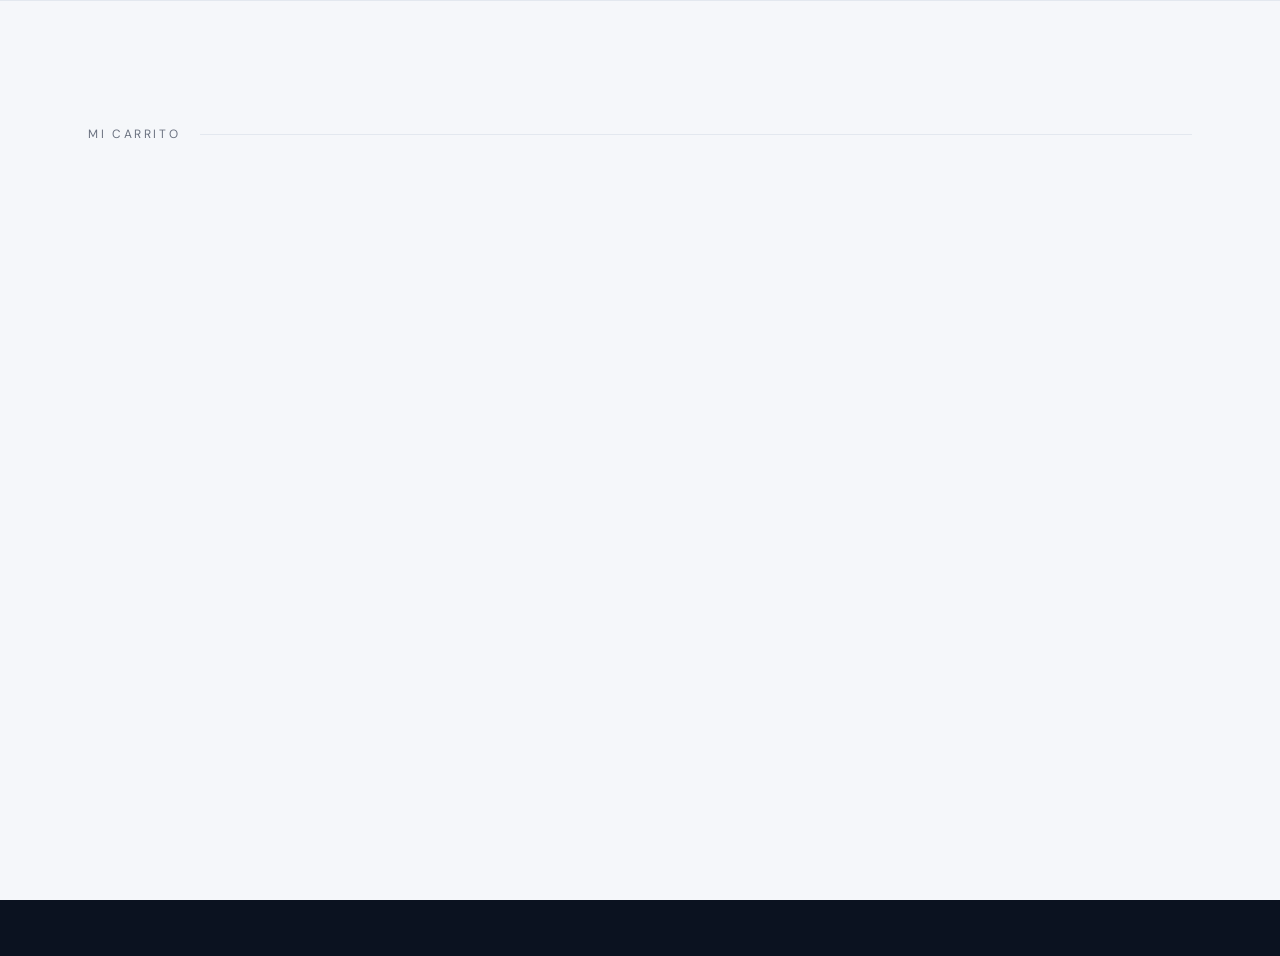
==== pages/cart/cart.html @ 7328238f "Etapa 1: estructura de carpetas y páginas HTML - Home en index.html, una carpeta por página dentro d" ====
<!DOCTYPE html>
<html lang="es">
<head>
  <meta charset="UTF-8" />
  <meta name="viewport" content="width=device-width, initial-scale=1.0" />
  <title>RODEX — Carrito</title>
  <link rel="preconnect" href="https://fonts.googleapis.com" />
  <link rel="preconnect" href="https://fonts.gstatic.com" crossorigin />
  <link href="https://fonts.googleapis.com/css2?family=DM+Sans:wght@300;400;500;700&family=Space+Grotesk:wght@500;600;700&display=swap" rel="stylesheet" />
  <link rel="stylesheet" href="../../css/styles.css" />
</head>
<body>

  <header class="header"></header>

  <main class="main">
    <section class="section">
      <div class="container">
        <h1 class="section__title">Mi carrito</h1>
        <!-- Contenido generado por cart.js según lo guardado en localStorage -->
        <div class="cart" id="carrito"></div>
      </div>
    </section>
  </main>

  <footer class="footer"></footer>

  <script type="module" src="./cart.js"></script>
</body>
</html>
---- css/styles.css ----
/* ==========================================================
   RODEX — Hoja de estilos
   - Mobile first: los estilos base son para pantallas chicas
     y con @media (min-width) se adaptan a pantallas grandes.
   - Nomenclatura BEM: bloque__elemento--modificador
   ========================================================== */

/* ---------- Variables ---------- */
:root {
  --color-fondo: #f5f7fa;
  --color-superficie: #ffffff;
  --color-oscuro: #0b1220;
  --color-borde: #e3e8ef;
  --color-borde-oscuro: #cbd5e1;
  --color-texto: #111827;
  --color-texto-suave: #6b7280;
  --color-acento: #2563eb;
  --color-acento-hover: #3b82f6;
  --color-error: #dc2626;

  --fuente-titulos: 'Space Grotesk', sans-serif;
  --fuente-texto: 'DM Sans', sans-serif;

  --alto-navbar: 64px;
  --radio: 6px;
  --ancho-max: 1200px;
  --padding-x: 20px;
}

/* ---------- Reset y modelo de caja ---------- */
* {
  margin: 0;
  padding: 0;
  box-sizing: border-box;
}

body {
  font-family: var(--fuente-texto);
  background-color: var(--color-fondo);
  color: var(--color-texto);
  line-height: 1.6;
}

h1,
h2,
h3 {
  font-family: var(--fuente-titulos);
  line-height: 1.15;
}

a {
  color: inherit;
  text-decoration: none;
}

img {
  display: block;
  max-width: 100%;
}

button {
  font-family: var(--fuente-texto);
  cursor: pointer;
}

/* ---------- Layout general ---------- */
.main {
  padding-top: var(--alto-navbar);
  min-height: 100vh;
}

.container {
  max-width: var(--ancho-max);
  margin: 0 auto;
  padding: 0 var(--padding-x);
}

.section {
  padding: 56px 0;
}

.section__title {
  display: flex;
  align-items: center;
  gap: 20px;
  margin-bottom: 32px;
  font-family: var(--fuente-texto);
  font-size: 12px;
  font-weight: 400;
  letter-spacing: 0.22em;
  text-transform: uppercase;
  color: var(--color-texto-suave);
}

/* línea decorativa a la derecha del título */
.section__title::after {
  content: '';
  flex: 1;
  height: 1px;
  background-color: var(--color-borde);
}

/* ---------- Botón genérico ---------- */
.button {
  display: inline-block;
  padding: 14px 32px;
  border: 1px solid var(--color-acento);
  border-radius: var(--radio);
  background-color: var(--color-acento);
  color: var(--color-superficie);
  font-size: 12px;
  font-weight: 500;
  letter-spacing: 0.16em;
  text-transform: uppercase;
  text-align: center;
  transition: background-color 0.2s, color 0.2s, border-color 0.2s;
}

.button:hover {
  background-color: var(--color-acento-hover);
  border-color: var(--color-acento-hover);
}

.button--ghost {
  background-color: transparent;
  border-color: var(--color-borde-oscuro);
  color: var(--color-texto-suave);
}

.button--ghost:hover {
  background-color: transparent;
  border-color: var(--color-error);
  color: var(--color-error);
}

/* ==========================================================
   NAVBAR (bloque: navbar)
   ========================================================== */
.header {
  position: fixed;
  top: 0;
  left: 0;
  right: 0;
  z-index: 100;
  background-color: var(--color-fondo);
  border-bottom: 1px solid var(--color-borde);
}

.navbar {
  display: flex;
  flex-wrap: wrap;
  align-items: center;
  justify-content: space-between;
  gap: 16px;
  min-height: var(--alto-navbar);
  padding: 0 var(--padding-x);
}

.navbar__brand {
  display: flex;
  align-items: center;
  gap: 10px;
}

.navbar__logo {
  width: 30px;
  height: 30px;
}

.navbar__name {
  font-family: var(--fuente-titulos);
  font-size: 16px;
  font-weight: 700;
  letter-spacing: 0.3em;
  text-transform: uppercase;
}

.navbar__actions {
  display: flex;
  align-items: center;
  gap: 14px;
}

.navbar__cart {
  position: relative;
  display: flex;
  color: var(--color-texto-suave);
  transition: color 0.2s;
}

.navbar__cart:hover {
  color: var(--color-acento);
}

.navbar__badge {
  position: absolute;
  top: -6px;
  right: -8px;
  min-width: 16px;
  height: 16px;
  padding: 0 4px;
  border-radius: 8px;
  background-color: var(--color-acento);
  color: var(--color-superficie);
  font-size: 10px;
  font-weight: 700;
  line-height: 16px;
  text-align: center;
}

.navbar__button {
  padding: 8px 14px;
  border: 1px solid var(--color-borde-oscuro);
  border-radius: var(--radio);
  background-color: transparent;
  color: var(--color-texto-suave);
  font-size: 11px;
  letter-spacing: 0.1em;
  text-transform: uppercase;
  white-space: nowrap;
  transition: background-color 0.2s, color 0.2s, border-color 0.2s;
}

.navbar__button:hover {
  background-color: var(--color-acento);
  border-color: var(--color-acento);
  color: var(--color-superficie);
}

.navbar__user {
  display: none;
  font-size: 12px;
  color: var(--color-texto-suave);
}

/* Botón hamburguesa (solo mobile) */
.navbar__toggle {
  display: flex;
  flex-direction: column;
  gap: 5px;
  padding: 6px;
  border: none;
  background: none;
}

.navbar__toggle-line {
  display: block;
  width: 22px;
  height: 2px;
  background-color: var(--color-texto);
}

/* En mobile los links se muestran debajo al tocar la hamburguesa */
.navbar__links {
  display: none;
  flex-direction: column;
  width: 100%;
  padding-bottom: 12px;
  list-style: none;
}

.navbar__links--open {
  display: flex;
}

.navbar__link {
  display: block;
  padding: 12px 0;
  font-size: 12px;
  letter-spacing: 0.16em;
  text-transform: uppercase;
  color: var(--color-texto-suave);
  transition: color 0.2s;
}

.navbar__link:hover,
.navbar__link--active {
  color: var(--color-acento);
}

/* ==========================================================
   HERO del home (bloque: hero)
   ========================================================== */
.hero {
  display: flex;
  flex-direction: column;
  align-items: center;
  justify-content: center;
  min-height: 80vh;
  padding: 64px var(--padding-x);
  text-align: center;
  background-color: var(--color-oscuro);
  background-image: radial-gradient(ellipse at top, rgba(37, 99, 235, 0.35), transparent 70%);
}

.hero__eyebrow {
  margin-bottom: 20px;
  font-size: 11px;
  letter-spacing: 0.28em;
  text-transform: uppercase;
  color: var(--color-acento-hover);
}

.hero__title {
  max-width: 900px;
  margin-bottom: 20px;
  font-size: 44px;
  letter-spacing: -0.03em;
  color: var(--color-superficie);
}

.hero__highlight {
  font-weight: 400;
  color: var(--color-acento-hover);
}

.hero__text {
  max-width: 480px;
  font-weight: 300;
  color: rgba(255, 255, 255, 0.65);
}

.hero__button {
  margin-top: 36px;
}

/* ==========================================================
   CATEGORÍAS del home (bloques: categories / category-card)
   ========================================================== */
.categories {
  display: grid;
  grid-template-columns: 1fr;
  gap: 16px;
}

.category-card {
  display: block;
  padding: 36px 28px;
  border: 1px solid var(--color-borde);
  border-radius: var(--radio);
  background-color: var(--color-superficie);
  transition: background-color 0.3s, color 0.3s;
}

.category-card:hover {
  background-color: var(--color-oscuro);
  color: var(--color-superficie);
}

.category-card__num {
  display: block;
  margin-bottom: 24px;
  font-family: var(--fuente-titulos);
  font-size: 12px;
  letter-spacing: 0.15em;
  color: var(--color-acento);
}

.category-card__title {
  margin-bottom: 10px;
  font-size: 30px;
}

.category-card__tag {
  font-size: 11px;
  letter-spacing: 0.12em;
  text-transform: uppercase;
  color: var(--color-texto-suave);
}

.category-card__desc {
  margin-top: 16px;
  font-size: 14px;
  font-weight: 300;
  color: var(--color-texto-suave);
}

.category-card:hover .category-card__tag,
.category-card:hover .category-card__desc {
  color: rgba(255, 255, 255, 0.6);
}

.category-card__arrow {
  display: inline-block;
  margin-top: 28px;
  font-size: 22px;
  color: var(--color-borde-oscuro);
  transition: transform 0.3s, color 0.3s;
}

.category-card:hover .category-card__arrow {
  color: var(--color-acento-hover);
  transform: translateX(6px);
}

/* ==========================================================
   ENCABEZADO de las páginas de categoría (bloque: page-header)
   ========================================================== */
.page-header {
  padding: 56px 0 40px;
  border-bottom: 1px solid var(--color-borde);
}

.page-header__store {
  margin-bottom: 14px;
  font-size: 11px;
  letter-spacing: 0.22em;
  text-transform: uppercase;
  color: var(--color-acento);
}

.page-header__title {
  font-size: 44px;
  letter-spacing: -0.03em;
}

.page-header__text {
  max-width: 560px;
  margin-top: 20px;
  font-weight: 300;
  color: var(--color-texto-suave);
}

/* ==========================================================
   GRILLA DE PRODUCTOS (bloque: products)
   ========================================================== */
.products {
  display: grid;
  grid-template-columns: 1fr;
  gap: 20px;
}

.products__message {
  grid-column: 1 / -1;
  padding: 48px 20px;
  text-align: center;
  color: var(--color-texto-suave);
}

/* ==========================================================
   CARD DE PRODUCTO (bloque: card)
   ========================================================== */
.card {
  display: flex;
  flex-direction: column;
  padding: 20px;
  border: 1px solid var(--color-borde);
  border-radius: var(--radio);
  background-color: var(--color-superficie);
}

.card__img {
  width: 100%;
  aspect-ratio: 4 / 3;
  object-fit: cover;
  margin-bottom: 16px;
  border-radius: var(--radio);
  background-color: var(--color-fondo);
  transition: transform 0.4s;
}

.card:hover .card__img {
  transform: scale(1.03);
}

.card__title {
  display: block;
  margin-bottom: 8px;
  font-size: 19px;
}

.card__desc {
  flex: 1;
  font-size: 13px;
  font-weight: 300;
  color: var(--color-texto-suave);
}

.card__price {
  margin-top: 14px;
  font-family: var(--fuente-titulos);
  font-size: 20px;
  font-weight: 600;
}

/* Al final de la card usamos flexbox para ordenar cantidad y botón */
.card__footer {
  display: flex;
  align-items: center;
  justify-content: space-between;
  gap: 12px;
  margin-top: 16px;
}

.card__qty {
  display: flex;
  align-items: center;
  gap: 10px;
}

.card__qty-btn {
  width: 30px;
  height: 30px;
  border: 1px solid var(--color-borde-oscuro);
  border-radius: var(--radio);
  background: none;
  font-size: 16px;
  color: var(--color-texto);
  transition: border-color 0.2s, color 0.2s;
}

.card__qty-btn:hover {
  border-color: var(--color-acento);
  color: var(--color-acento);
}

.card__qty-value {
  min-width: 20px;
  text-align: center;
  font-weight: 500;
}

.card__button {
  flex: 1;
  padding: 10px 12px;
  font-size: 10px;
}

/* ==========================================================
   LOGIN Y REGISTRO (bloques: auth / form)
   ========================================================== */
.auth {
  display: grid;
  grid-template-columns: 1fr;
  min-height: calc(100vh - var(--alto-navbar));
}

.auth__panel {
  display: flex;
  align-items: center;
  justify-content: center;
  padding: 48px var(--padding-x);
}

.auth__box {
  width: 100%;
  max-width: 380px;
}

.auth__eyebrow {
  margin-bottom: 10px;
  font-size: 11px;
  letter-spacing: 0.22em;
  text-transform: uppercase;
  color: var(--color-acento);
}

.auth__title {
  margin-bottom: 6px;
  font-size: 34px;
}

.auth__subtitle {
  margin-bottom: 32px;
  font-size: 14px;
  font-weight: 300;
  color: var(--color-texto-suave);
}

.auth__footer {
  margin-top: 28px;
  padding-top: 24px;
  border-top: 1px solid var(--color-borde);
  font-size: 13px;
  color: var(--color-texto-suave);
}

.auth__link {
  color: var(--color-acento);
}

.auth__link:hover {
  text-decoration: underline;
}

/* Panel decorativo: oculto en mobile */
.auth__visual {
  display: none;
  align-items: center;
  justify-content: center;
  background-color: var(--color-oscuro);
  background-image: radial-gradient(ellipse at top left, rgba(37, 99, 235, 0.4), transparent 70%);
}

.auth__visual-text {
  font-family: var(--fuente-titulos);
  font-size: 64px;
  font-weight: 700;
  line-height: 1.05;
  text-align: center;
  text-transform: uppercase;
  color: var(--color-superficie);
  opacity: 0.14;
}

.form__row {
  display: grid;
  grid-template-columns: 1fr;
}

.form__field {
  margin-bottom: 22px;
}

.form__label {
  display: block;
  margin-bottom: 8px;
  font-size: 11px;
  letter-spacing: 0.14em;
  text-transform: uppercase;
  color: var(--color-texto-suave);
}

.form__input {
  width: 100%;
  padding: 12px 14px;
  border: 1px solid var(--color-borde);
  border-radius: var(--radio);
  background-color: var(--color-superficie);
  font-family: var(--fuente-texto);
  font-size: 15px;
  color: var(--color-texto);
  outline: none;
}

.form__input:focus {
  border-color: var(--color-acento);
}

.form__input--invalid {
  border-color: var(--color-error);
}

.form__button {
  width: 100%;
  margin-top: 8px;
}

.form__error {
  display: none;
  margin-top: 16px;
  padding: 12px 14px;
  border: 1px solid rgba(220, 38, 38, 0.3);
  border-radius: var(--radio);
  background-color: rgba(220, 38, 38, 0.06);
  font-size: 13px;
  color: var(--color-error);
}

.form__error--visible {
  display: block;
}

/* ==========================================================
   CARRITO (bloque: cart)
   ========================================================== */
.cart__table-wrap {
  overflow-x: auto;
  border: 1px solid var(--color-borde);
  border-radius: var(--radio);
  background-color: var(--color-superficie);
}

.cart__table {
  width: 100%;
  border-collapse: collapse;
  font-size: 14px;
}

.cart__th {
  padding: 14px 16px;
  border-bottom: 1px solid var(--color-borde);
  font-size: 11px;
  font-weight: 400;
  letter-spacing: 0.14em;
  text-align: left;
  text-transform: uppercase;
  color: var(--color-texto-suave);
  white-space: nowrap;
}

.cart__td {
  padding: 16px;
  border-bottom: 1px solid var(--color-borde);
  vertical-align: middle;
  white-space: nowrap;
}

.cart__product {
  display: flex;
  align-items: center;
  gap: 12px;
  font-family: var(--fuente-titulos);
  font-weight: 500;
}

.cart__img {
  width: 64px;
  height: 48px;
  object-fit: cover;
  border-radius: var(--radio);
}

.cart__remove {
  border: none;
  background: none;
  font-size: 20px;
  color: var(--color-texto-suave);
  transition: color 0.2s;
}

.cart__remove:hover {
  color: var(--color-error);
}

.cart__footer {
  display: flex;
  flex-direction: column;
  gap: 20px;
  margin-top: 24px;
}

.cart__total {
  font-family: var(--fuente-titulos);
  font-size: 24px;
  font-weight: 600;
}

.cart__total-label {
  margin-right: 12px;
  font-family: var(--fuente-texto);
  font-size: 12px;
  font-weight: 400;
  letter-spacing: 0.14em;
  text-transform: uppercase;
  color: var(--color-texto-suave);
}

.cart__actions {
  display: flex;
  flex-wrap: wrap;
  gap: 12px;
}

.cart__empty {
  padding: 64px 20px;
  border: 1px solid var(--color-borde);
  border-radius: var(--radio);
  background-color: var(--color-superficie);
  text-align: center;
  color: var(--color-texto-suave);
}

.cart__empty .button {
  margin-top: 24px;
}

/* ==========================================================
   FOOTER (bloque: footer)
   ========================================================== */
.footer {
  display: flex;
  flex-direction: column;
  align-items: center;
  gap: 8px;
  padding: 28px var(--padding-x);
  background-color: var(--color-oscuro);
  font-size: 12px;
  color: rgba(255, 255, 255, 0.55);
  text-align: center;
}

.footer__brand {
  font-family: var(--fuente-titulos);
  font-size: 13px;
  font-weight: 700;
  letter-spacing: 0.3em;
  text-transform: uppercase;
  color: var(--color-superficie);
}

/* ==========================================================
   MEDIA QUERIES (mobile first)
   ========================================================== */

/* Tablets: a partir de 600px */
@media (min-width: 600px) {
  :root {
    --padding-x: 32px;
  }

  .products {
    grid-template-columns: repeat(2, 1fr);
  }

  .form__row {
    grid-template-columns: 1fr 1fr;
    gap: 20px;
  }

  .cart__footer {
    flex-direction: row;
    align-items: center;
    justify-content: space-between;
  }

  .footer {
    flex-direction: row;
    justify-content: space-between;
  }
}

/* Escritorio: a partir de 900px */
@media (min-width: 900px) {
  :root {
    --alto-navbar: 72px;
    --padding-x: 48px;
  }

  .navbar {
    flex-wrap: nowrap;
  }

  /* los links pasan a estar en línea en el centro de la navbar */
  .navbar__links {
    display: flex;
    flex-direction: row;
    justify-content: center;
    gap: 30px;
    width: auto;
    padding-bottom: 0;
    order: 1;
  }

  .navbar__actions {
    order: 2;
  }

  .navbar__toggle {
    display: none;
  }

  .navbar__user {
    display: inline;
  }

  .hero__title,
  .page-header__title {
    font-size: 76px;
  }

  .categories {
    grid-template-columns: repeat(3, 1fr);
  }

  .products {
    grid-template-columns: repeat(3, 1fr);
  }

  .auth {
    grid-template-columns: 1fr 1fr;
  }

  .auth__visual {
    display: flex;
  }
}
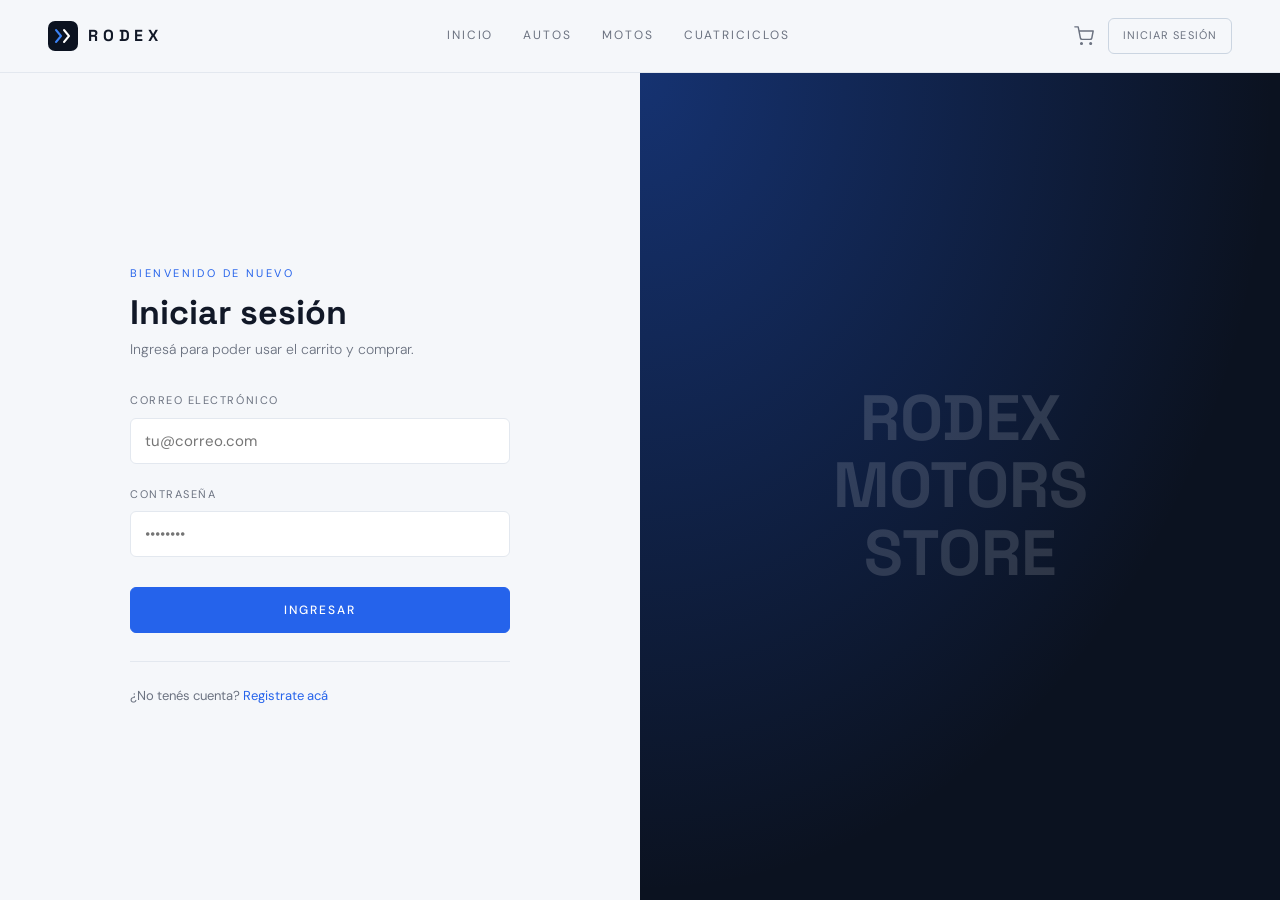
==== commit 3e043a0f: "4ta entrega - ultimos detalles" ====
--- a/pages/cart/cart.html
+++ b/pages/cart/cart.html
@@ -3,6 +3,7 @@
 <head>
   <meta charset="UTF-8" />
   <meta name="viewport" content="width=device-width, initial-scale=1.0" />
+  <meta name="description" content="RODEX: concesionaria online de autos, motos y cuatriciclos." />
   <title>RODEX — Carrito</title>
   <link rel="preconnect" href="https://fonts.googleapis.com" />
   <link rel="preconnect" href="https://fonts.gstatic.com" crossorigin />
@@ -11,9 +12,11 @@
 </head>
 <body>
 
+  <a class="skip-link" href="#contenido">Saltar al contenido</a>
+
   <header class="header"></header>
 
-  <main class="main">
+  <main class="main" id="contenido">
     <section class="section">
       <div class="container">
         <h1 class="section__title">Mi carrito</h1>
--- a/css/styles.css
+++ b/css/styles.css
@@ -1,9 +1,4 @@
-/* ==========================================================
-   RODEX — Hoja de estilos
-   - Mobile first: los estilos base son para pantallas chicas
-     y con @media (min-width) se adaptan a pantallas grandes.
-   - Nomenclatura BEM: bloque__elemento--modificador
-   ========================================================== */
+/* RODEX — Hoja de estilos (mobile first, nomenclatura BEM) */
 
 /* ---------- Variables ---------- */
 :root {
@@ -61,6 +56,38 @@
 button {
   font-family: var(--fuente-texto);
   cursor: pointer;
+}
+
+/* ---------- Accesibilidad ---------- */
+.skip-link {
+  position: absolute;
+  top: -60px;
+  left: 12px;
+  z-index: 200;
+  padding: 10px 16px;
+  border-radius: var(--radio);
+  background-color: var(--color-acento);
+  color: var(--color-superficie);
+  transition: top 0.2s;
+}
+
+.skip-link:focus {
+  top: 12px;
+}
+
+a:focus-visible,
+button:focus-visible,
+input:focus-visible {
+  outline: 2px solid var(--color-acento);
+  outline-offset: 2px;
+}
+
+@media (prefers-reduced-motion: reduce) {
+  * {
+    transition: none !important;
+    animation: none !important;
+    scroll-behavior: auto !important;
+  }
 }
 
 /* ---------- Layout general ---------- */
@@ -711,6 +738,34 @@
   border-radius: var(--radio);
 }
 
+.cart__qty {
+  display: inline-flex;
+  align-items: center;
+  gap: 10px;
+}
+
+.cart__qty-btn {
+  width: 30px;
+  height: 30px;
+  border: 1px solid var(--color-borde-oscuro);
+  border-radius: var(--radio);
+  background: none;
+  font-size: 16px;
+  color: var(--color-texto);
+  transition: border-color 0.2s, color 0.2s;
+}
+
+.cart__qty-btn:hover {
+  border-color: var(--color-acento);
+  color: var(--color-acento);
+}
+
+.cart__qty-value {
+  min-width: 20px;
+  text-align: center;
+  font-weight: 500;
+}
+
 .cart__remove {
   border: none;
   background: none;
